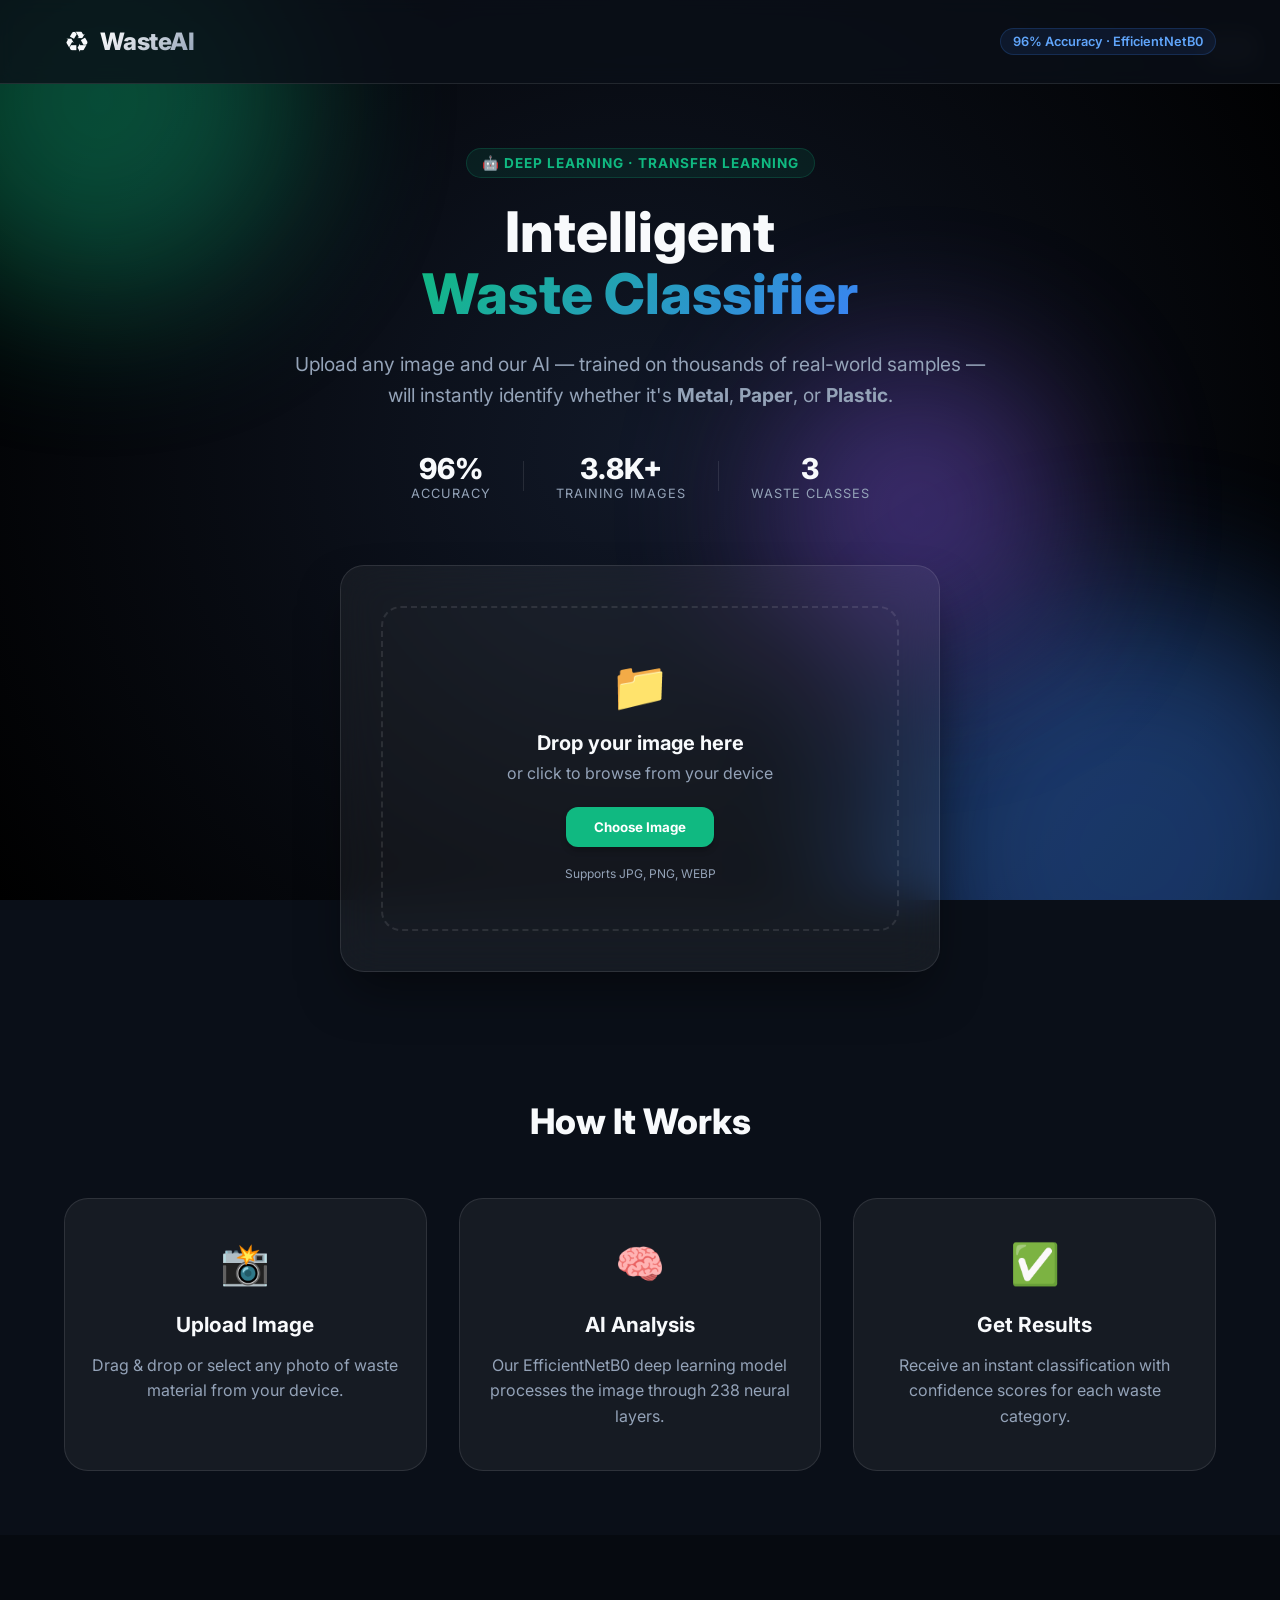
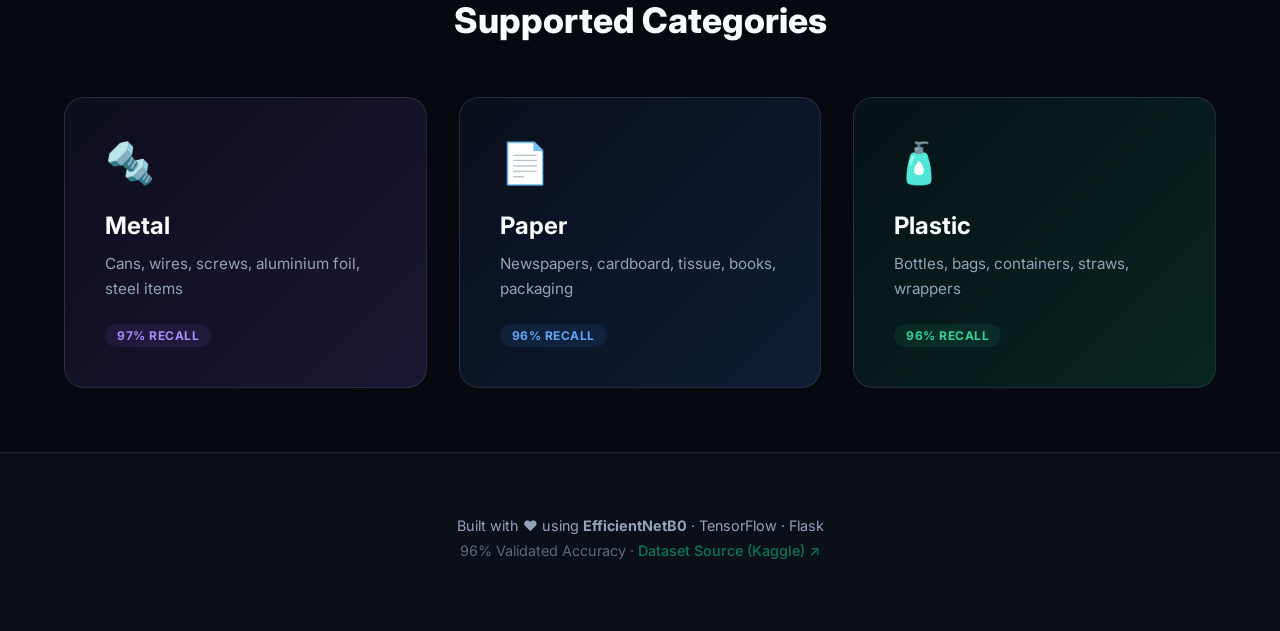
==== index.html @ 9db2f2b8 "Deep Clean: Stripped all comments, logs, and redundant files for final submission" ====
<!DOCTYPE html>
<html lang="en">
<head>
  <meta charset="UTF-8" />
  <meta name="viewport" content="width=device-width, initial-scale=1.0" />
  <title>♻️ WasteAI – Intelligent Waste Classifier</title>
  <meta name="description" content="Upload an image and our AI will instantly classify it as Metal, Paper, or Plastic with 96% accuracy. Dataset: https://www.kaggle.com/datasets/sumn2u/garbage-classification-v2" />
  <link rel="preconnect" href="https://fonts.googleapis.com" />
  <link href="https://fonts.googleapis.com/css2?family=Inter:wght@300;400;500;600;700;800&display=swap" rel="stylesheet" />
  <link rel="stylesheet" href="style.css" />
</head>
<body>
  <div class="bg-orbs">
    <div class="orb orb1"></div>
    <div class="orb orb2"></div>
    <div class="orb orb3"></div>
  </div>

  <nav class="navbar">
    <div class="nav-brand">
      <span class="nav-icon">♻️</span>
      <span class="nav-title">WasteAI</span>
    </div>
    <div class="nav-badge">96% Accuracy · EfficientNetB0</div>
  </nav>

  <section class="hero">
    <div class="hero-content">
      <div class="hero-tag">🤖 Deep Learning · Transfer Learning</div>
      <h1 class="hero-title">Intelligent<br /><span class="gradient-text">Waste Classifier</span></h1>
      <p class="hero-subtitle">Upload any image and our AI — trained on thousands of real-world samples — will instantly identify whether it's <strong>Metal</strong>, <strong>Paper</strong>, or <strong>Plastic</strong>.</p>
      <div class="stats-row">
        <div class="stat-item">
          <span class="stat-number">96%</span>
          <span class="stat-label">Accuracy</span>
        </div>
        <div class="stat-divider"></div>
        <div class="stat-item">
          <span class="stat-number">3.8K+</span>
          <span class="stat-label">Training Images</span>
        </div>
        <div class="stat-divider"></div>
        <div class="stat-item">
          <span class="stat-number">3</span>
          <span class="stat-label">Waste Classes</span>
        </div>
      </div>
    </div>
  </section>

  <section class="classifier-section">
    <div class="classifier-card" id="classifierCard">
      <div class="upload-zone" id="uploadZone">
        <input type="file" id="fileInput" accept="image/*" hidden />
        <div class="upload-icon">📁</div>
        <h3 class="upload-title">Drop your image here</h3>
        <p class="upload-sub">or click to browse from your device</p>
        <button class="upload-btn" id="uploadBtn">Choose Image</button>
        <p class="upload-formats">Supports JPG, PNG, WEBP</p>
      </div>

      <div class="preview-zone hidden" id="previewZone">
        <div class="preview-header">
          <button class="back-btn" id="backBtn">← Change Image</button>
        </div>
        <div class="preview-container">
          <img id="previewImg" src="" alt="Preview" class="preview-img" />
          <div class="preview-overlay" id="previewOverlay">
            <div class="spinner"></div>
            <p>Analyzing...</p>
          </div>
        </div>
        <button class="predict-btn" id="predictBtn">
          <span id="predictBtnText">🔍 Classify Waste</span>
        </button>
      </div>

      <div class="results-zone hidden" id="resultsZone">
        <div class="result-header">
          <div class="result-icon" id="resultIcon">🏆</div>
          <div class="result-info">
            <p class="result-label">Detected Category</p>
            <h2 class="result-class" id="resultClass">—</h2>
            <p class="result-confidence" id="resultConfidence">—% confidence</p>
          </div>
        </div>
        <div class="result-bars" id="resultBars"></div>
        <div class="result-tip" id="resultTip"></div>
        <button class="retry-btn" id="retryBtn">🔁 Try Another Image</button>
      </div>
    </div>
  </section>

  <section class="how-section">
    <h2 class="section-title">How It Works</h2>
    <div class="steps-grid">
      <div class="step-card">
        <div class="step-num">01</div>
        <div class="step-icon">📸</div>
        <h3>Upload Image</h3>
        <p>Drag & drop or select any photo of waste material from your device.</p>
      </div>
      <div class="step-card">
        <div class="step-num">02</div>
        <div class="step-icon">🧠</div>
        <h3>AI Analysis</h3>
        <p>Our EfficientNetB0 deep learning model processes the image through 238 neural layers.</p>
      </div>
      <div class="step-card">
        <div class="step-num">03</div>
        <div class="step-icon">✅</div>
        <h3>Get Results</h3>
        <p>Receive an instant classification with confidence scores for each waste category.</p>
      </div>
    </div>
  </section>

  <section class="categories-section">
    <h2 class="section-title">Supported Categories</h2>
    <div class="categories-grid">
      <div class="category-card metal-card">
        <div class="category-icon">🔩</div>
        <h3>Metal</h3>
        <p>Cans, wires, screws, aluminium foil, steel items</p>
        <div class="category-accuracy">97% Recall</div>
      </div>
      <div class="category-card paper-card">
        <div class="category-icon">📄</div>
        <h3>Paper</h3>
        <p>Newspapers, cardboard, tissue, books, packaging</p>
        <div class="category-accuracy">96% Recall</div>
      </div>
      <div class="category-card plastic-card">
        <div class="category-icon">🧴</div>
        <h3>Plastic</h3>
        <p>Bottles, bags, containers, straws, wrappers</p>
        <div class="category-accuracy">96% Recall</div>
      </div>
    </div>
  </section>

  <footer class="footer">
    <p>Built with ❤️ using <strong>EfficientNetB0</strong> · TensorFlow · Flask</p>
    <p class="footer-sub">96% Validated Accuracy · <a href="https://www.kaggle.com/datasets/sumn2u/garbage-classification-v2" target="_blank" style="color: #10b981; text-decoration: none; font-weight: 500;">Dataset Source (Kaggle) ↗</a></p>
  </footer>

  <script src="script.js"></script>
</body>
</html>
---- style.css ----
:root {
  --primary: #10b981;
  --secondary: #3b82f6;
  --bg-dark: #0a0f18;
  --card-bg: rgba(255, 255, 255, 0.05);
  --text-primary: #f8fafc;
  --text-secondary: #94a3b8;
  --glass-border: rgba(255, 255, 255, 0.1);
  --success: #10b981;
  --warning: #f59e0b;
}

* {
  margin: 0;
  padding: 0;
  box-sizing: border-box;
  font-family: 'Inter', system-ui, -apple-system, sans-serif;
}

body {
  background-color: var(--bg-dark);
  color: var(--text-primary);
  min-height: 100vh;
  overflow-x: hidden;
}

.bg-orbs {
  position: fixed;
  top: 0;
  left: 0;
  width: 100%;
  height: 100%;
  z-index: -1;
  background: radial-gradient(circle at 50% 50%, #111827, #000);
  overflow: hidden;
}

.orb {
  position: absolute;
  border-radius: 50%;
  filter: blur(80px);
  opacity: 0.4;
  will-change: transform;
}

.orb1 { width: 400px; height: 400px; background: var(--primary); top: -100px; left: -100px; animation: float 20s infinite alternate; }
.orb2 { width: 500px; height: 500px; background: var(--secondary); bottom: -200px; right: -100px; animation: float 25s infinite alternate-reverse; }
.orb3 { width: 300px; height: 300px; background: #8b5cf6; top: 40%; left: 60%; animation: float 18s infinite alternate; }

@keyframes float {
  0% { transform: translate(0, 0) scale(1); }
  100% { transform: translate(100px, 50px) scale(1.1); }
}

.navbar {
  display: flex;
  justify-content: space-between;
  align-items: center;
  padding: 1.5rem 5%;
  background: rgba(10, 15, 24, 0.8);
  backdrop-filter: blur(10px);
  border-bottom: 1px solid var(--glass-border);
  position: sticky;
  top: 0;
  z-index: 100;
}

.nav-brand { display: flex; align-items: center; gap: 10px; }
.nav-icon { font-size: 1.8rem; }
.nav-title { font-weight: 800; font-size: 1.5rem; letter-spacing: -0.5px; background: linear-gradient(135deg, #fff, #94a3b8); -webkit-background-clip: text; -webkit-text-fill-color: transparent; }
.nav-badge { background: rgba(59, 130, 246, 0.1); border: 1px solid rgba(59, 130, 246, 0.2); padding: 5px 12px; border-radius: 20px; font-size: 0.8rem; color: #60a5fa; font-weight: 600; }

.hero { padding: 4rem 5% 2rem; text-align: center; }
.hero-tag { display: inline-block; background: rgba(16, 185, 129, 0.1); border: 1px solid rgba(16, 185, 129, 0.2); color: var(--primary); padding: 6px 15px; border-radius: 20px; font-size: 0.85rem; font-weight: 700; margin-bottom: 1.5rem; text-transform: uppercase; letter-spacing: 1px; }
.hero-title { font-size: 3.5rem; font-weight: 800; line-height: 1.1; margin-bottom: 1.5rem; }
.gradient-text { background: linear-gradient(135deg, var(--primary), var(--secondary)); -webkit-background-clip: text; -webkit-text-fill-color: transparent; }
.hero-subtitle { font-size: 1.2rem; color: var(--text-secondary); max-width: 700px; margin: 0 auto 2.5rem; line-height: 1.6; }

.stats-row { display: flex; justify-content: center; align-items: center; gap: 2rem; margin-top: 1rem; }
.stat-item { display: flex; flex-direction: column; align-items: center; }
.stat-number { font-size: 1.8rem; font-weight: 800; color: var(--text-primary); }
.stat-label { font-size: 0.8rem; color: var(--text-secondary); text-transform: uppercase; letter-spacing: 1px; }
.stat-divider { width: 1px; height: 30px; background: var(--glass-border); }

.classifier-section { padding: 2rem 5% 4rem; display: flex; justify-content: center; }
.classifier-card { width: 100%; max-width: 600px; background: var(--card-bg); backdrop-filter: blur(20px); border: 1px solid var(--glass-border); border-radius: 24px; padding: 2.5rem; position: relative; box-shadow: 0 25px 50px -12px rgba(0, 0, 0, 0.5); }

.upload-zone { border: 2px dashed var(--glass-border); border-radius: 20px; padding: 3rem 2rem; text-align: center; cursor: pointer; transition: all 0.3s cubic-bezier(0.4, 0, 0.2, 1); }
.upload-zone:hover, .upload-zone.active { border-color: var(--primary); background: rgba(16, 185, 129, 0.05); transform: translateY(-5px); }
.upload-icon { font-size: 3rem; margin-bottom: 1rem; }
.upload-title { font-size: 1.25rem; font-weight: 700; margin-bottom: 0.5rem; }
.upload-sub { color: var(--text-secondary); margin-bottom: 1.5rem; }
.upload-btn { background: var(--primary); color: white; border: none; padding: 12px 28px; border-radius: 12px; font-weight: 700; cursor: pointer; box-shadow: 0 4px 6px -1px rgba(0, 0, 0, 0.3); transition: transform 0.2s; }
.upload-btn:hover { transform: scale(1.05); filter: brightness(1.1); }
.upload-formats { font-size: 0.75rem; color: var(--text-secondary); margin-top: 1.2rem; }

.preview-zone { text-align: center; }
.preview-header { display: flex; justify-content: flex-start; margin-bottom: 1.5rem; }
.back-btn { background: none; border: none; color: var(--text-secondary); cursor: pointer; font-weight: 600; display: flex; align-items: center; gap: 5px; }
.back-btn:hover { color: white; }
.preview-container { position: relative; border-radius: 16px; overflow: hidden; margin-bottom: 2rem; border: 1px solid var(--glass-border); background: #000; display: flex; justify-content: center; align-items: center; min-height: 250px; }
.preview-img { max-width: 100%; max-height: 400px; object-fit: contain; }
.preview-overlay { position: absolute; inset: 0; background: rgba(0, 0, 0, 0.7); display: flex; flex-direction: column; align-items: center; justify-content: center; opacity: 0; visibility: hidden; transition: 0.3s; }
.preview-overlay.active { opacity: 1; visibility: visible; }

.predict-btn { width: 100%; background: linear-gradient(135deg, var(--primary), var(--secondary)); color: white; border: none; padding: 16px; border-radius: 12px; font-size: 1.1rem; font-weight: 800; cursor: pointer; transition: 0.3s; }
.predict-btn:hover:not(:disabled) { transform: translateY(-2px); box-shadow: 0 10px 20px -5px rgba(16, 185, 129, 0.4); }
.predict-btn:disabled { opacity: 0.6; cursor: not-allowed; }

.results-zone { animation: slideIn 0.5s ease; }
@keyframes slideIn { from { opacity: 0; transform: translateY(20px); } to { opacity: 1; transform: translateY(0); } }
.result-header { display: flex; align-items: center; gap: 1.5rem; margin-bottom: 2rem; }
.result-icon { width: 80px; height: 80px; background: rgba(255, 255, 255, 0.05); border-radius: 20px; display: flex; align-items: center; justify-content: center; font-size: 2.5rem; border: 1px solid var(--glass-border); }
.result-info { flex: 1; }
.result-label { font-size: 0.8rem; text-transform: uppercase; letter-spacing: 1px; color: var(--text-secondary); margin-bottom: 4px; }
.result-class { font-size: 2rem; font-weight: 800; margin-bottom: 4px; color: var(--primary); }
.result-confidence { font-size: 1rem; color: var(--text-secondary); font-weight: 600; }

.result-bars { margin-top: 2rem; display: flex; flex-direction: column; gap: 1.2rem; }
.bar-wrapper { width: 100%; }
.bar-metadata { display: flex; justify-content: space-between; margin-bottom: 8px; font-size: 0.9rem; font-weight: 600; color: var(--text-secondary); }
.bar-container { width: 100%; height: 8px; background: rgba(255, 255, 255, 0.05); border-radius: 4px; overflow: hidden; }
.bar-inner { height: 100%; border-radius: 4px; transition: width 1s cubic-bezier(0.4, 0, 0.2, 1); }
.bar-inner.metal { background: #8b5cf6; }
.bar-inner.paper { background: #3b82f6; }
.bar-inner.plastic { background: #10b981; }

.result-tip { margin-top: 2rem; padding: 1.2rem; background: rgba(59, 130, 246, 0.1); border-radius: 12px; border: 1px solid rgba(59, 130, 246, 0.2); font-size: 0.95rem; line-height: 1.5; color: #93c5fd; }
.retry-btn { width: 100%; margin-top: 2rem; background: rgba(255, 255, 255, 0.05); border: 1px solid var(--glass-border); color: white; padding: 14px; border-radius: 12px; font-weight: 700; cursor: pointer; transition: 0.2s; }
.retry-btn:hover { background: rgba(255, 255, 255, 0.1); }

.spinner { width: 40px; height: 40px; border: 4px solid rgba(16, 185, 129, 0.1); border-top-color: var(--primary); border-radius: 50%; animation: spin 0.8s linear infinite; margin-bottom: 1rem; }
@keyframes spin { to { transform: rotate(360deg); } }

.section-title { font-size: 2.2rem; font-weight: 800; text-align: center; margin-bottom: 3.5rem; }
.how-section { padding: 4rem 5%; }
.steps-grid { display: grid; grid-template-columns: repeat(auto-fit, minmax(250px, 1fr)); gap: 2rem; }
.step-card { background: var(--card-bg); border: 1px solid var(--glass-border); padding: 2.5rem 1.5rem; border-radius: 24px; text-align: center; transition: 0.3s; }
.step-card:hover { transform: translateY(-5px); background: rgba(255, 255, 255, 0.08); }
.step-num { position: absolute; top: 1.5rem; right: 1.5rem; font-size: 2.5rem; font-weight: 900; opacity: 0.05; }
.step-icon { font-size: 2.5rem; margin-bottom: 1.5rem; }
.step-card h3 { margin-bottom: 1rem; font-size: 1.3rem; }
.step-card p { color: var(--text-secondary); line-height: 1.6; }

.categories-section { padding: 4rem 5%; background: rgba(0, 0, 0, 0.3); }
.categories-grid { display: grid; grid-template-columns: repeat(auto-fit, minmax(280px, 1fr)); gap: 2rem; max-width: 1200px; margin: 0 auto; }
.category-card { padding: 2.5rem; border-radius: 20px; border: 1px solid var(--glass-border); transition: 0.3s; }
.category-icon { font-size: 2.5rem; margin-bottom: 1.5rem; }
.category-card h3 { font-size: 1.5rem; margin-bottom: 0.8rem; }
.category-card p { color: var(--text-secondary); font-size: 0.95rem; line-height: 1.6; margin-bottom: 1.5rem; height: 3rem; }
.category-accuracy { display: inline-block; padding: 4px 12px; border-radius: 12px; font-size: 0.75rem; font-weight: 700; text-transform: uppercase; letter-spacing: 0.5px; }

.metal-card { background: linear-gradient(135deg, rgba(139, 92, 246, 0.05), rgba(139, 92, 246, 0.15)); }
.metal-card:hover { border-color: #8b5cf6; }
.metal-card .category-accuracy { background: rgba(139, 92, 246, 0.1); color: #a78bfa; }

.paper-card { background: linear-gradient(135deg, rgba(59, 130, 246, 0.05), rgba(59, 130, 246, 0.15)); }
.paper-card:hover { border-color: #3b82f6; }
.paper-card .category-accuracy { background: rgba(59, 130, 246, 0.1); color: #60a5fa; }

.plastic-card { background: linear-gradient(135deg, rgba(16, 185, 129, 0.05), rgba(16, 185, 129, 0.15)); }
.plastic-card:hover { border-color: #10b981; }
.plastic-card .category-accuracy { background: rgba(16, 185, 129, 0.1); color: #34d399; }

.footer { padding: 4rem 5%; text-align: center; border-top: 1px solid var(--glass-border); }
.footer p { color: var(--text-secondary); font-size: 0.9rem; margin-bottom: 0.5rem; }
.footer-sub { font-size: 0.8rem; opacity: 0.6; }

.hidden { display: none; }

@media (max-width: 768px) {
  .hero-title { font-size: 2.5rem; }
  .stats-row { flex-direction: column; gap: 1.5rem; }
  .stat-divider { display: none; }
  .classifier-card { padding: 1.5rem; }
  .navbar { padding: 1rem 5%; }
}
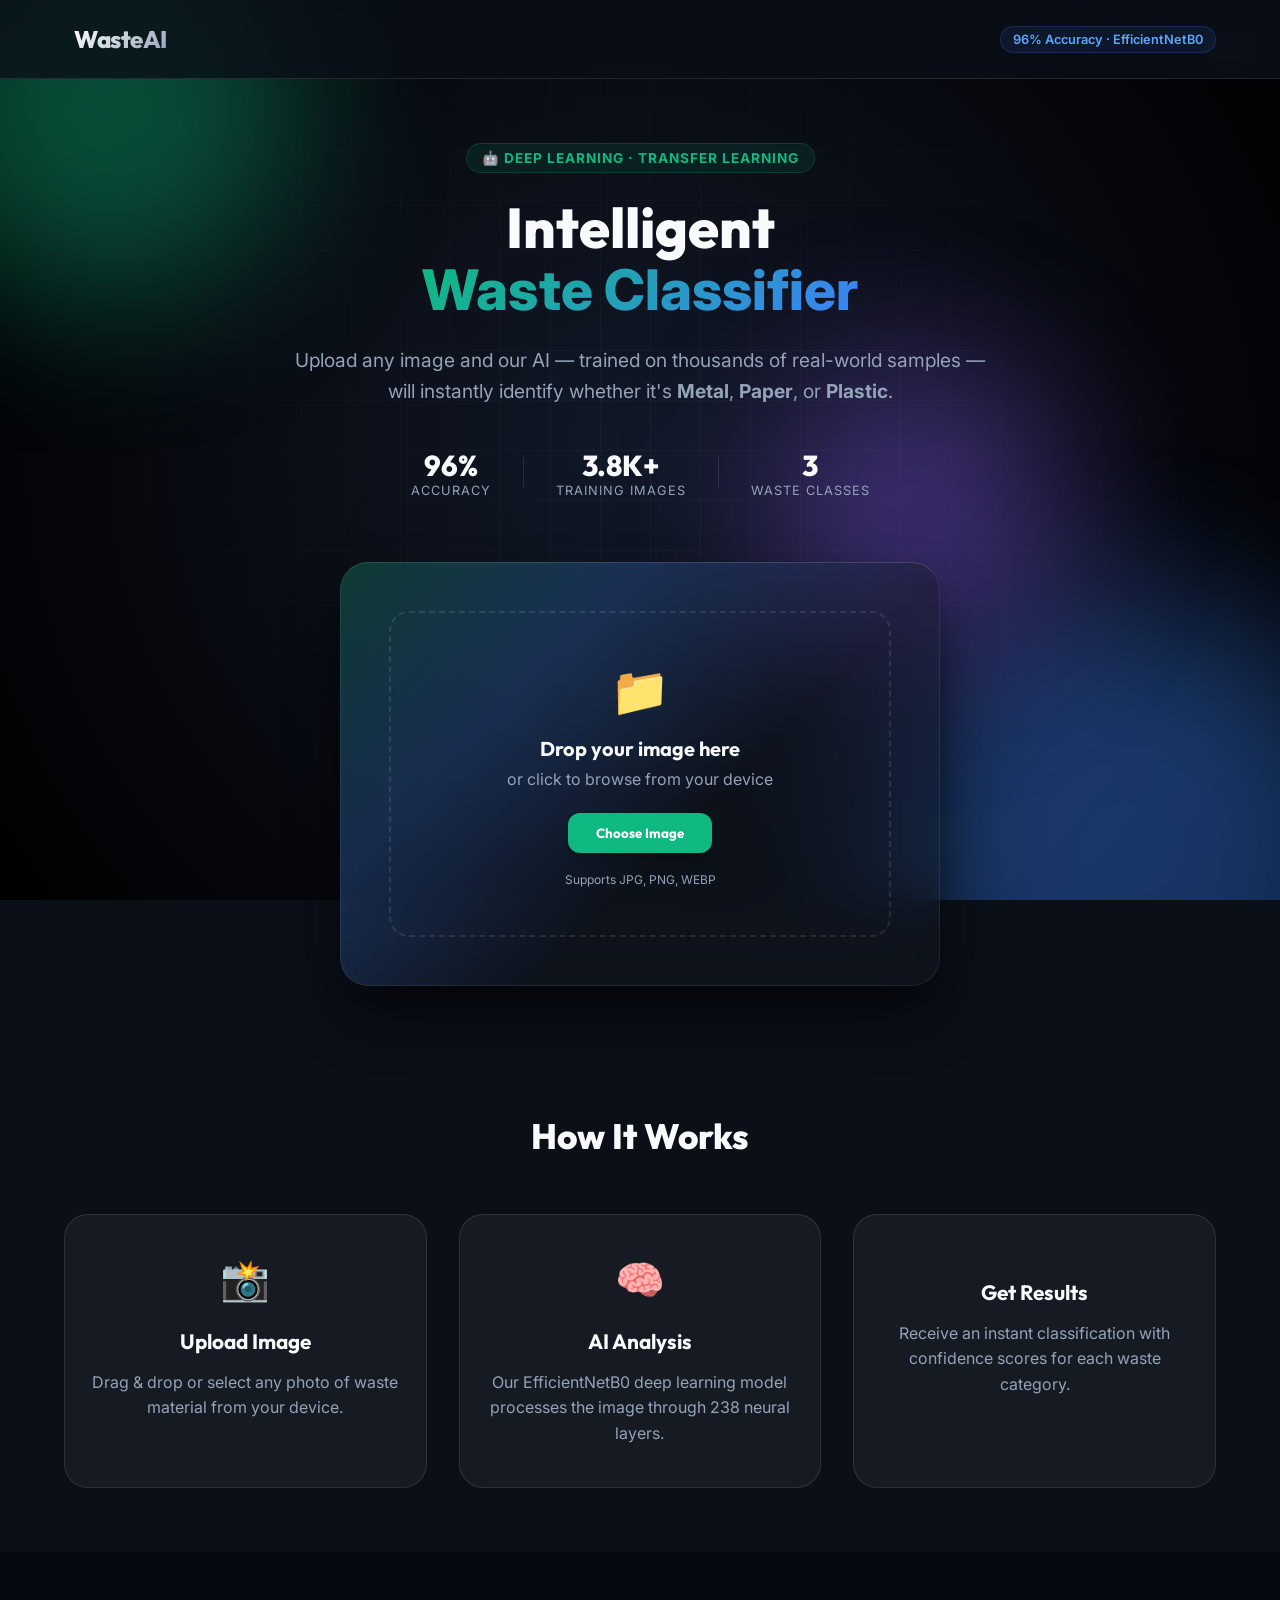
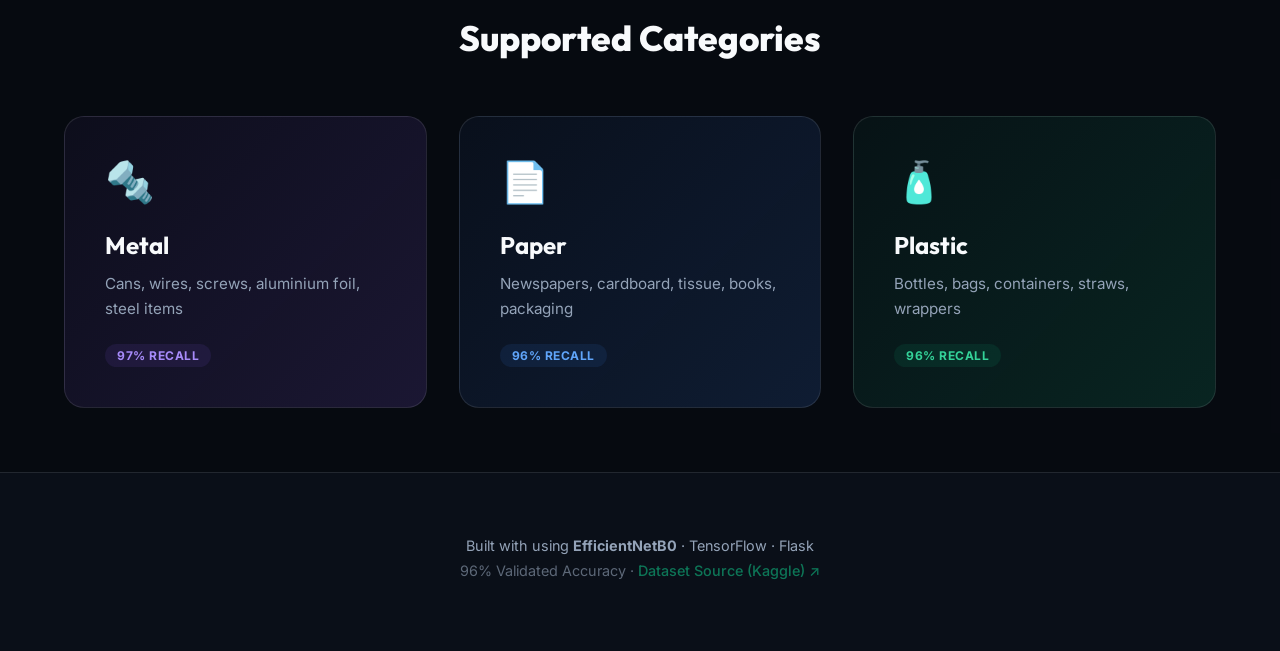
==== commit 33066cb3: "Final submission: Added 60-page Word & PDF report, cleaned codebase, embedded workflows" ====
--- a/index.html
+++ b/index.html
@@ -1,24 +1,29 @@
 <!DOCTYPE html>
 <html lang="en">
+
 <head>
   <meta charset="UTF-8" />
   <meta name="viewport" content="width=device-width, initial-scale=1.0" />
-  <title>♻️ WasteAI – Intelligent Waste Classifier</title>
-  <meta name="description" content="Upload an image and our AI will instantly classify it as Metal, Paper, or Plastic with 96% accuracy. Dataset: https://www.kaggle.com/datasets/sumn2u/garbage-classification-v2" />
+  <title> WasteAI – Intelligent Waste Classifier</title>
+  <meta name="description"
+    content="Upload an image and our AI will instantly classify it as Metal, Paper, or Plastic with 96% accuracy. Dataset: https://www.kaggle.com/datasets/sumn2u/garbage-classification-v2" />
   <link rel="preconnect" href="https://fonts.googleapis.com" />
-  <link href="https://fonts.googleapis.com/css2?family=Inter:wght@300;400;500;600;700;800&display=swap" rel="stylesheet" />
+  <link href="https://fonts.googleapis.com/css2?family=Inter:wght@300;400;500;600;700;800&family=Outfit:wght@400;500;600;700;800;900&display=swap"
+    rel="stylesheet" />
   <link rel="stylesheet" href="style.css" />
 </head>
+
 <body>
   <div class="bg-orbs">
     <div class="orb orb1"></div>
     <div class="orb orb2"></div>
     <div class="orb orb3"></div>
   </div>
+  <div class="bg-grid"></div>
 
   <nav class="navbar">
     <div class="nav-brand">
-      <span class="nav-icon">♻️</span>
+      <span class="nav-icon"></span>
       <span class="nav-title">WasteAI</span>
     </div>
     <div class="nav-badge">96% Accuracy · EfficientNetB0</div>
@@ -28,7 +33,8 @@
     <div class="hero-content">
       <div class="hero-tag">🤖 Deep Learning · Transfer Learning</div>
       <h1 class="hero-title">Intelligent<br /><span class="gradient-text">Waste Classifier</span></h1>
-      <p class="hero-subtitle">Upload any image and our AI — trained on thousands of real-world samples — will instantly identify whether it's <strong>Metal</strong>, <strong>Paper</strong>, or <strong>Plastic</strong>.</p>
+      <p class="hero-subtitle">Upload any image and our AI — trained on thousands of real-world samples — will instantly
+        identify whether it's <strong>Metal</strong>, <strong>Paper</strong>, or <strong>Plastic</strong>.</p>
       <div class="stats-row">
         <div class="stat-item">
           <span class="stat-number">96%</span>
@@ -108,7 +114,7 @@
       </div>
       <div class="step-card">
         <div class="step-num">03</div>
-        <div class="step-icon">✅</div>
+        <div class="step-icon"></div>
         <h3>Get Results</h3>
         <p>Receive an instant classification with confidence scores for each waste category.</p>
       </div>
@@ -140,10 +146,13 @@
   </section>
 
   <footer class="footer">
-    <p>Built with ❤️ using <strong>EfficientNetB0</strong> · TensorFlow · Flask</p>
-    <p class="footer-sub">96% Validated Accuracy · <a href="https://www.kaggle.com/datasets/sumn2u/garbage-classification-v2" target="_blank" style="color: #10b981; text-decoration: none; font-weight: 500;">Dataset Source (Kaggle) ↗</a></p>
+    <p>Built with using <strong>EfficientNetB0</strong> · TensorFlow · Flask</p>
+    <p class="footer-sub">96% Validated Accuracy · <a
+        href="https://www.kaggle.com/datasets/sumn2u/garbage-classification-v2" target="_blank"
+        style="color: #10b981; text-decoration: none; font-weight: 500;">Dataset Source (Kaggle) ↗</a></p>
   </footer>
 
   <script src="script.js"></script>
 </body>
+
 </html>
--- a/style.css
+++ b/style.css
@@ -24,6 +24,10 @@
   overflow-x: hidden;
 }
 
+h1, h2, h3, .nav-title, .stat-number, .step-num, .result-class, .predict-btn, .upload-btn {
+  font-family: 'Outfit', sans-serif;
+}
+
 .bg-orbs {
   position: fixed;
   top: 0;
@@ -50,6 +54,21 @@
 @keyframes float {
   0% { transform: translate(0, 0) scale(1); }
   100% { transform: translate(100px, 50px) scale(1.1); }
+}
+
+.bg-grid {
+  position: fixed;
+  top: 0;
+  left: 0;
+  width: 100%;
+  height: 100%;
+  z-index: -1;
+  background-image: 
+    linear-gradient(to right, rgba(255, 255, 255, 0.03) 1px, transparent 1px),
+    linear-gradient(to bottom, rgba(255, 255, 255, 0.03) 1px, transparent 1px);
+  background-size: 50px 50px;
+  -webkit-mask-image: radial-gradient(circle at center, black, transparent 80%);
+  mask-image: radial-gradient(circle at center, black, transparent 80%);
 }
 
 .navbar {
@@ -83,7 +102,30 @@
 .stat-divider { width: 1px; height: 30px; background: var(--glass-border); }
 
 .classifier-section { padding: 2rem 5% 4rem; display: flex; justify-content: center; }
-.classifier-card { width: 100%; max-width: 600px; background: var(--card-bg); backdrop-filter: blur(20px); border: 1px solid var(--glass-border); border-radius: 24px; padding: 2.5rem; position: relative; box-shadow: 0 25px 50px -12px rgba(0, 0, 0, 0.5); }
+.classifier-card { 
+  width: 100%; 
+  max-width: 600px; 
+  background: rgba(20, 25, 35, 0.4); 
+  backdrop-filter: blur(25px); 
+  -webkit-backdrop-filter: blur(25px);
+  border: 1px solid rgba(255,255,255,0.08); 
+  border-top: 1px solid rgba(255,255,255,0.15);
+  border-radius: 28px; 
+  padding: 3rem; 
+  position: relative; 
+  box-shadow: 0 30px 60px -12px rgba(0, 0, 0, 0.8), inset 0 0 20px rgba(255,255,255,0.02); 
+  z-index: 10;
+}
+
+.classifier-card::before {
+  content: '';
+  position: absolute;
+  top: -1px; left: -1px; right: -1px; bottom: -1px;
+  background: linear-gradient(135deg, rgba(16, 185, 129, 0.4), rgba(59, 130, 246, 0.4), transparent 60%);
+  z-index: -1;
+  border-radius: 28px;
+  opacity: 0.6;
+}
 
 .upload-zone { border: 2px dashed var(--glass-border); border-radius: 20px; padding: 3rem 2rem; text-align: center; cursor: pointer; transition: all 0.3s cubic-bezier(0.4, 0, 0.2, 1); }
 .upload-zone:hover, .upload-zone.active { border-color: var(--primary); background: rgba(16, 185, 129, 0.05); transform: translateY(-5px); }
@@ -103,9 +145,21 @@
 .preview-overlay { position: absolute; inset: 0; background: rgba(0, 0, 0, 0.7); display: flex; flex-direction: column; align-items: center; justify-content: center; opacity: 0; visibility: hidden; transition: 0.3s; }
 .preview-overlay.active { opacity: 1; visibility: visible; }
 
-.predict-btn { width: 100%; background: linear-gradient(135deg, var(--primary), var(--secondary)); color: white; border: none; padding: 16px; border-radius: 12px; font-size: 1.1rem; font-weight: 800; cursor: pointer; transition: 0.3s; }
-.predict-btn:hover:not(:disabled) { transform: translateY(-2px); box-shadow: 0 10px 20px -5px rgba(16, 185, 129, 0.4); }
+.predict-btn { position: relative; overflow: hidden; width: 100%; background: linear-gradient(135deg, var(--primary), var(--secondary)); color: white; border: none; padding: 18px; border-radius: 16px; font-size: 1.15rem; font-weight: 700; cursor: pointer; transition: all 0.3s cubic-bezier(0.4, 0, 0.2, 1); box-shadow: 0 10px 25px -5px rgba(16, 185, 129, 0.4); text-shadow: 0 2px 4px rgba(0,0,0,0.2); }
+.predict-btn:hover:not(:disabled) { transform: translateY(-3px); box-shadow: 0 15px 30px -5px rgba(16, 185, 129, 0.6); }
 .predict-btn:disabled { opacity: 0.6; cursor: not-allowed; }
+.predict-btn::after {
+  content: '';
+  position: absolute;
+  top: 0; left: -100%; width: 50%; height: 100%;
+  background: linear-gradient(90deg, transparent, rgba(255,255,255,0.4), transparent);
+  animation: shine 3s infinite;
+}
+@keyframes shine {
+  0% { left: -100%; }
+  20% { left: 200%; }
+  100% { left: 200%; }
+}
 
 .results-zone { animation: slideIn 0.5s ease; }
 @keyframes slideIn { from { opacity: 0; transform: translateY(20px); } to { opacity: 1; transform: translateY(0); } }
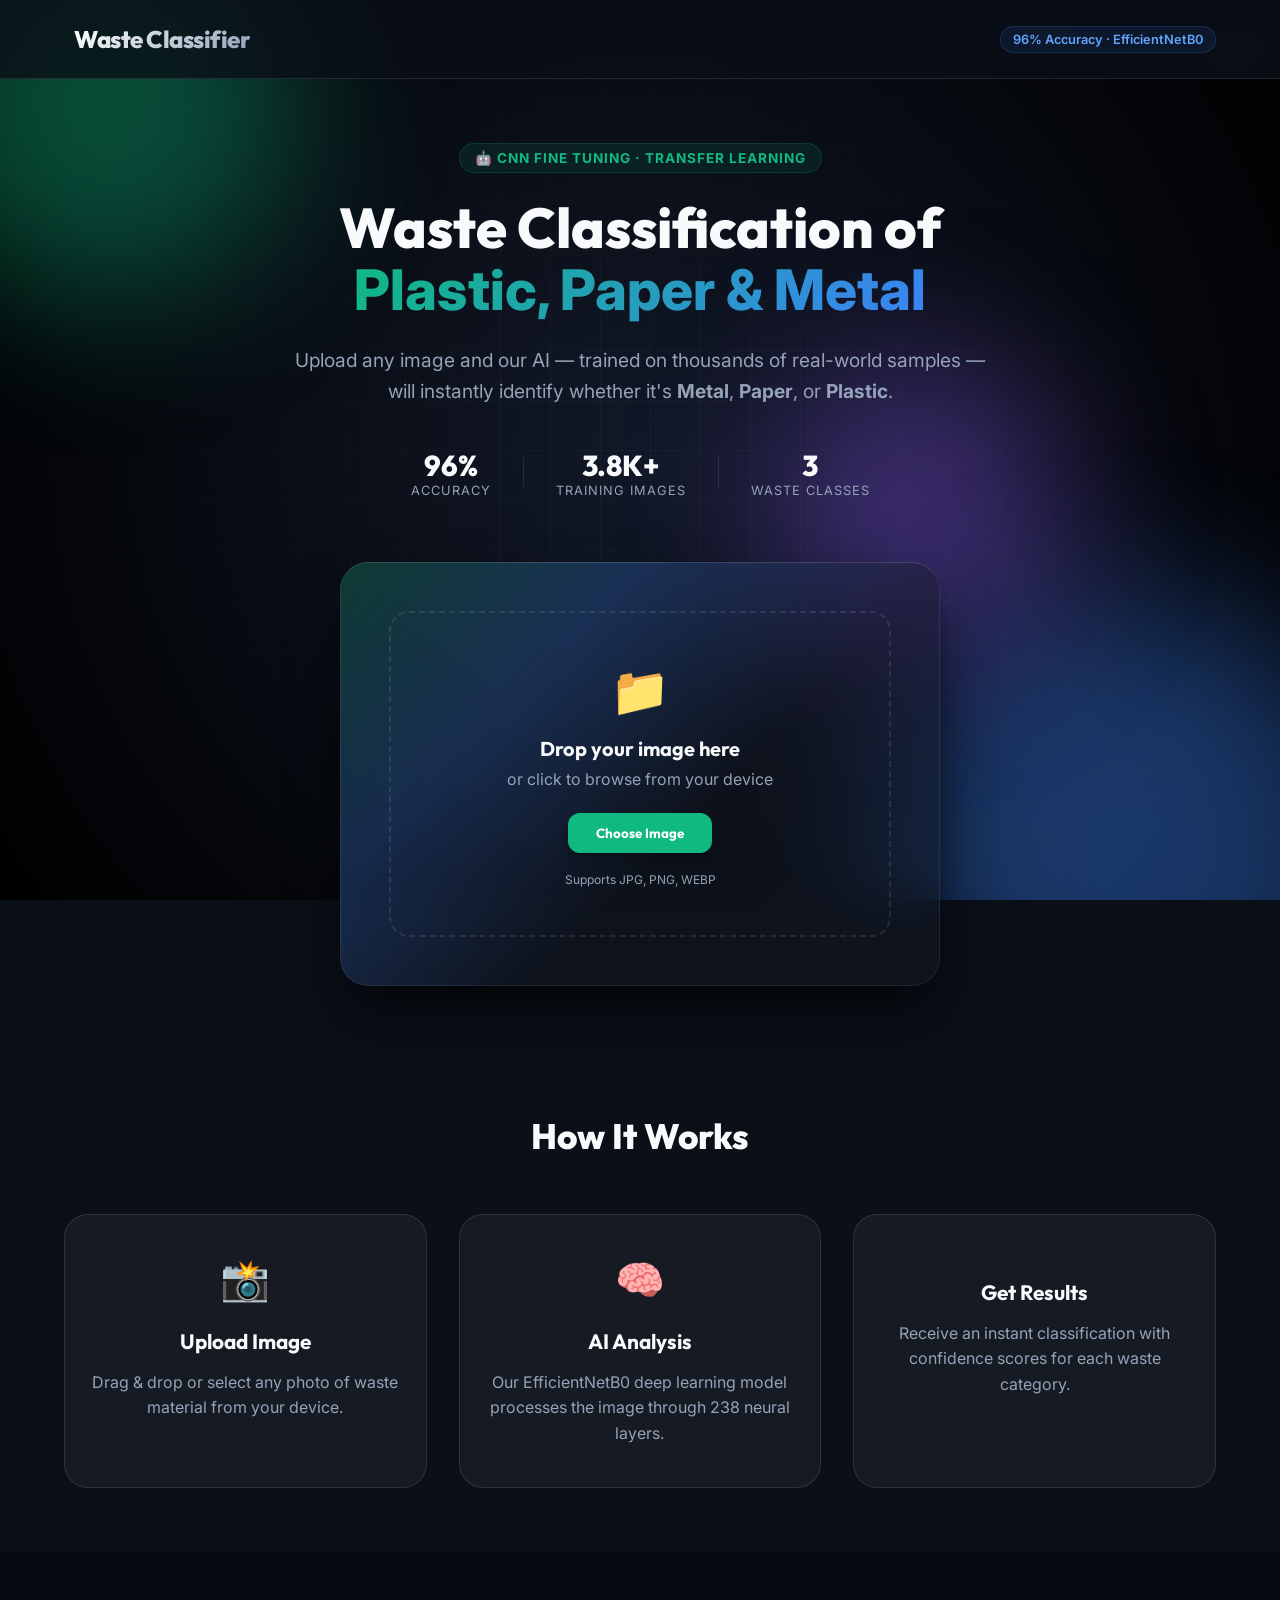
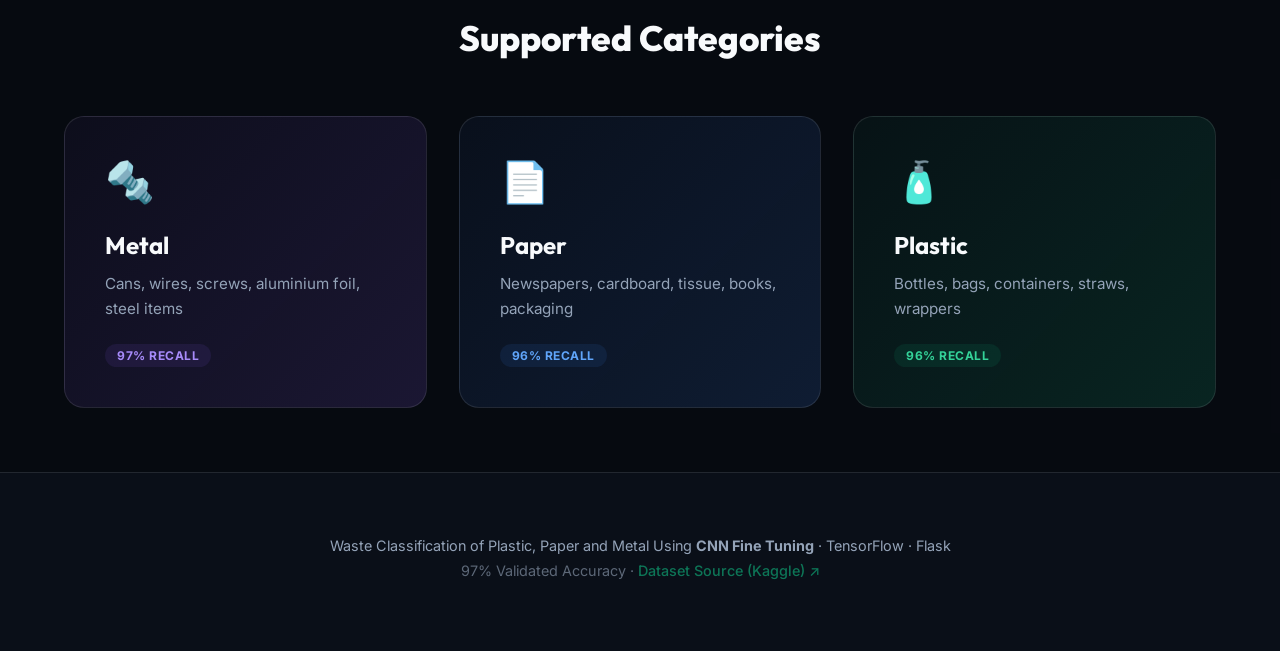
==== commit 78c22dfb: "Updated project name to CNN Fine Tuning" ====
--- a/index.html
+++ b/index.html
@@ -4,9 +4,9 @@
 <head>
   <meta charset="UTF-8" />
   <meta name="viewport" content="width=device-width, initial-scale=1.0" />
-  <title> WasteAI – Intelligent Waste Classifier</title>
+  <title>Waste Classification of Plastic, Paper and Metal Using CNN Fine Tuning</title>
   <meta name="description"
-    content="Upload an image and our AI will instantly classify it as Metal, Paper, or Plastic with 96% accuracy. Dataset: https://www.kaggle.com/datasets/sumn2u/garbage-classification-v2" />
+    content="Waste Classification of Plastic, Paper and Metal using CNN Fine Tuning. Upload an image and our AI will instantly classify it as Metal, Paper, or Plastic with 97% accuracy." />
   <link rel="preconnect" href="https://fonts.googleapis.com" />
   <link href="https://fonts.googleapis.com/css2?family=Inter:wght@300;400;500;600;700;800&family=Outfit:wght@400;500;600;700;800;900&display=swap"
     rel="stylesheet" />
@@ -24,15 +24,15 @@
   <nav class="navbar">
     <div class="nav-brand">
       <span class="nav-icon"></span>
-      <span class="nav-title">WasteAI</span>
+      <span class="nav-title">Waste Classifier</span>
     </div>
     <div class="nav-badge">96% Accuracy · EfficientNetB0</div>
   </nav>
 
   <section class="hero">
     <div class="hero-content">
-      <div class="hero-tag">🤖 Deep Learning · Transfer Learning</div>
-      <h1 class="hero-title">Intelligent<br /><span class="gradient-text">Waste Classifier</span></h1>
+      <div class="hero-tag">🤖 CNN Fine Tuning · Transfer Learning</div>
+      <h1 class="hero-title">Waste Classification of<br /><span class="gradient-text">Plastic, Paper &amp; Metal</span></h1>
       <p class="hero-subtitle">Upload any image and our AI — trained on thousands of real-world samples — will instantly
         identify whether it's <strong>Metal</strong>, <strong>Paper</strong>, or <strong>Plastic</strong>.</p>
       <div class="stats-row">
@@ -146,8 +146,8 @@
   </section>
 
   <footer class="footer">
-    <p>Built with using <strong>EfficientNetB0</strong> · TensorFlow · Flask</p>
-    <p class="footer-sub">96% Validated Accuracy · <a
+    <p>Waste Classification of Plastic, Paper and Metal Using <strong>CNN Fine Tuning</strong> · TensorFlow · Flask</p>
+    <p class="footer-sub">97% Validated Accuracy · <a
         href="https://www.kaggle.com/datasets/sumn2u/garbage-classification-v2" target="_blank"
         style="color: #10b981; text-decoration: none; font-weight: 500;">Dataset Source (Kaggle) ↗</a></p>
   </footer>
